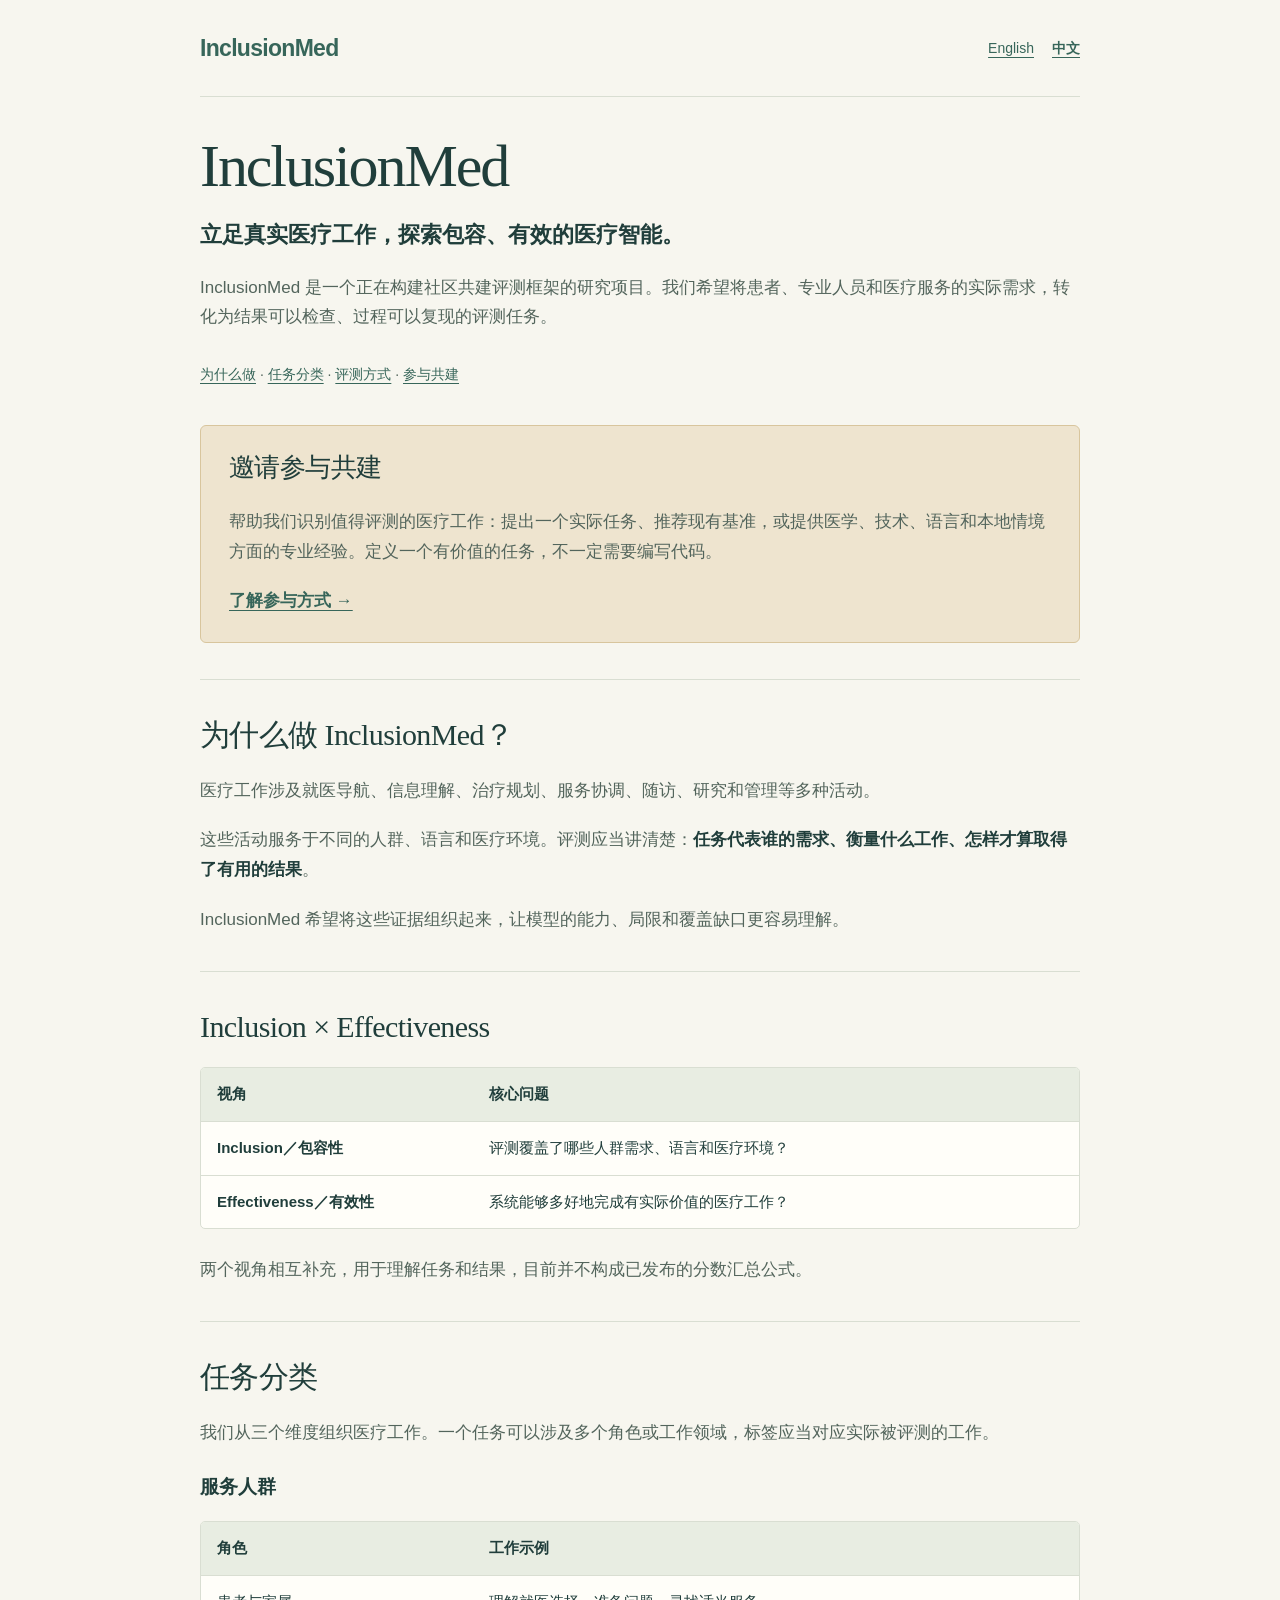
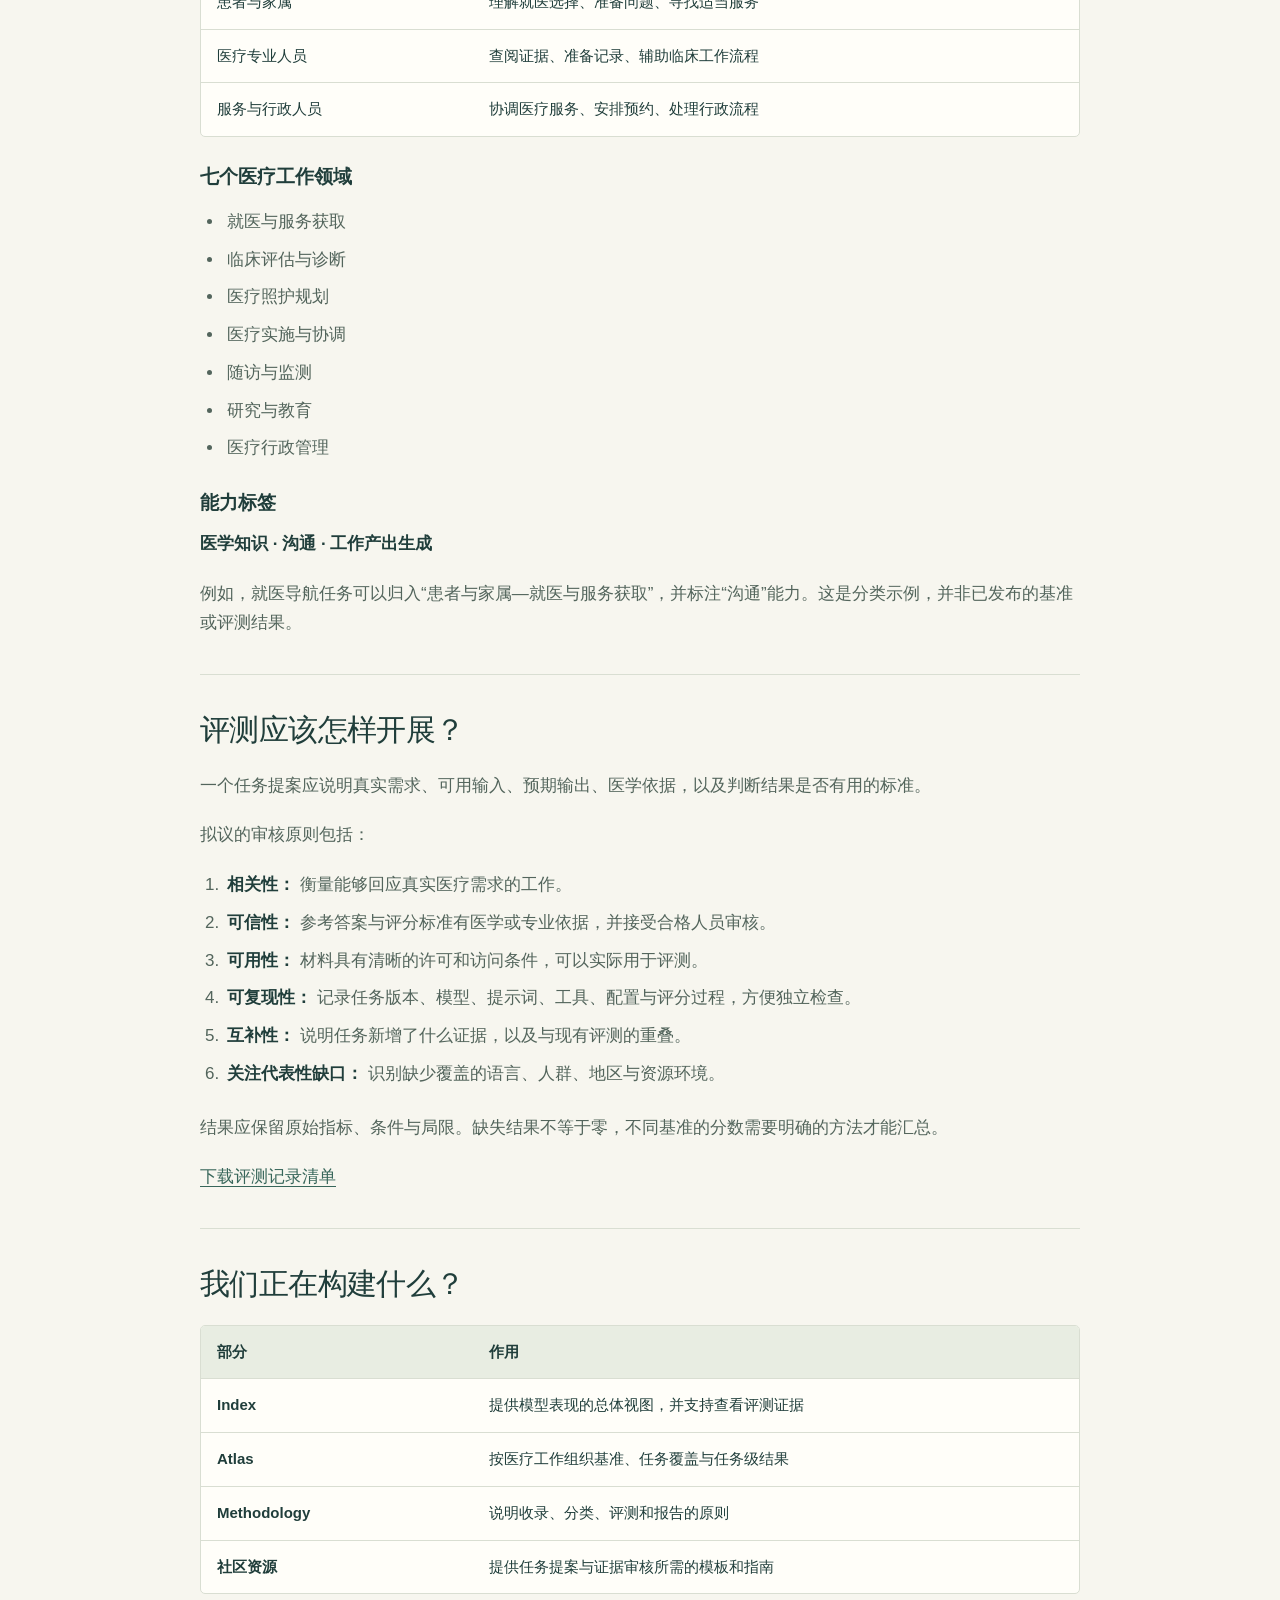
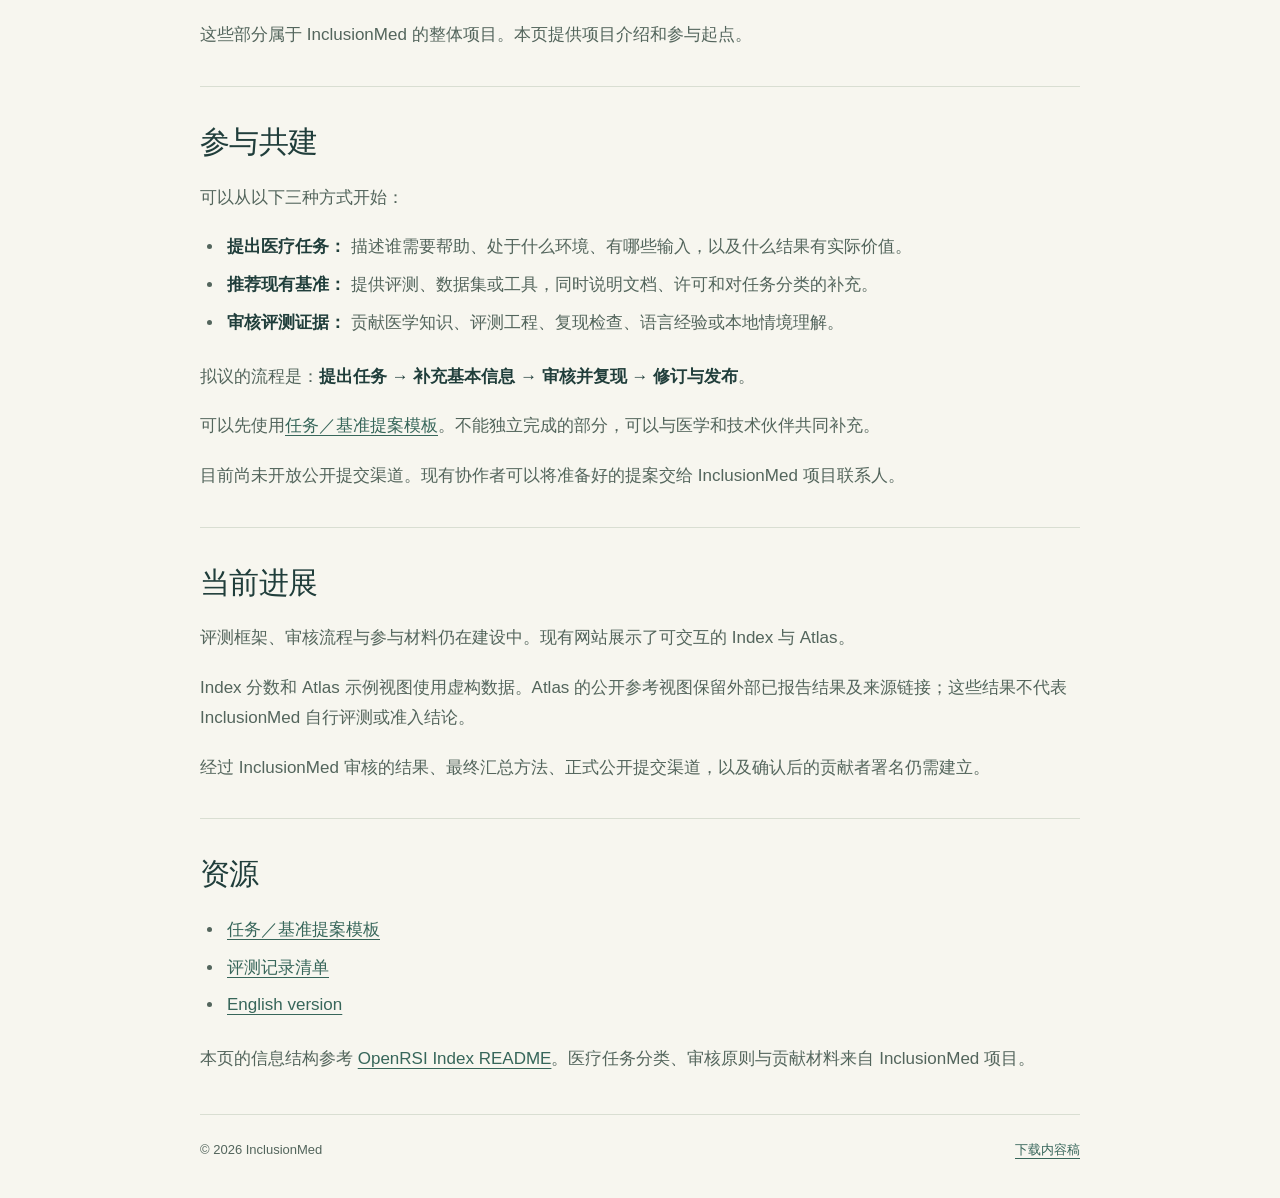
==== index.zh-CN.html @ ce9c2cdc "Add files via upload Upload the original files" ====
<!doctype html><html lang="zh-CN"><head><meta charset="utf-8"><meta name="viewport" content="width=device-width,initial-scale=1"><title>InclusionMed — 研究项目介绍</title><meta name="description" content="InclusionMed 医疗 AI 评测研究项目：包容性、有效性、医疗任务分类与社区共建。"><link rel="icon" type="image/svg+xml" href="assets/favicon.svg"><link rel="stylesheet" href="assets/site.css"></head><body><a class="skip-link" href="#main">跳转到正文</a><header class="page-header"><a class="wordmark" href="index.zh-CN.html">InclusionMed</a><nav aria-label="语言"><a href="index.html" >English</a><a href="index.zh-CN.html" aria-current="page">中文</a></nav></header><main id="main"><div class="hero"><h1 id="inclusionmed">InclusionMed</h1>
<p><strong>立足真实医疗工作，探索包容、有效的医疗智能。</strong></p>
<p>InclusionMed 是一个正在构建社区共建评测框架的研究项目。我们希望将患者、专业人员和医疗服务的实际需求，转化为结果可以检查、过程可以复现的评测任务。</p>
<p><a href="#%E4%B8%BA%E4%BB%80%E4%B9%88%E5%81%9A-inclusionmed">为什么做</a> · <a href="#%E4%BB%BB%E5%8A%A1%E5%88%86%E7%B1%BB">任务分类</a> · <a href="#%E8%AF%84%E6%B5%8B%E5%BA%94%E8%AF%A5%E6%80%8E%E6%A0%B7%E5%BC%80%E5%B1%95">评测方式</a> · <a href="#%E5%8F%82%E4%B8%8E%E5%85%B1%E5%BB%BA">参与共建</a></p>
</div><section class="content-section callout" aria-labelledby="邀请参与共建"><h2 id="邀请参与共建">邀请参与共建</h2>
<p>帮助我们识别值得评测的医疗工作：提出一个实际任务、推荐现有基准，或提供医学、技术、语言和本地情境方面的专业经验。定义一个有价值的任务，不一定需要编写代码。</p>
<p><a href="#%E5%8F%82%E4%B8%8E%E5%85%B1%E5%BB%BA">了解参与方式 →</a></p>
</section>
<section class="content-section" aria-labelledby="为什么做-inclusionmed"><h2 id="为什么做-inclusionmed">为什么做 InclusionMed？</h2>
<p>医疗工作涉及就医导航、信息理解、治疗规划、服务协调、随访、研究和管理等多种活动。</p>
<p>这些活动服务于不同的人群、语言和医疗环境。评测应当讲清楚：<strong>任务代表谁的需求、衡量什么工作、怎样才算取得了有用的结果</strong>。</p>
<p>InclusionMed 希望将这些证据组织起来，让模型的能力、局限和覆盖缺口更容易理解。</p>
</section>
<section class="content-section" aria-labelledby="inclusion-effectiveness"><h2 id="inclusion-effectiveness">Inclusion × Effectiveness</h2>
<div class="table-scroll" tabindex="0" role="region" aria-label="项目信息表"><table>
<thead>
<tr>
<th>视角</th>
<th>核心问题</th>
</tr>
</thead>
<tbody>
<tr>
<td><strong>Inclusion／包容性</strong></td>
<td>评测覆盖了哪些人群需求、语言和医疗环境？</td>
</tr>
<tr>
<td><strong>Effectiveness／有效性</strong></td>
<td>系统能够多好地完成有实际价值的医疗工作？</td>
</tr>
</tbody>
</table></div>
<p>两个视角相互补充，用于理解任务和结果，目前并不构成已发布的分数汇总公式。</p>
</section>
<section class="content-section" aria-labelledby="任务分类"><h2 id="任务分类">任务分类</h2>
<p>我们从三个维度组织医疗工作。一个任务可以涉及多个角色或工作领域，标签应当对应实际被评测的工作。</p>
<h3 id="服务人群">服务人群</h3>
<div class="table-scroll" tabindex="0" role="region" aria-label="项目信息表"><table>
<thead>
<tr>
<th>角色</th>
<th>工作示例</th>
</tr>
</thead>
<tbody>
<tr>
<td>患者与家属</td>
<td>理解就医选择、准备问题、寻找适当服务</td>
</tr>
<tr>
<td>医疗专业人员</td>
<td>查阅证据、准备记录、辅助临床工作流程</td>
</tr>
<tr>
<td>服务与行政人员</td>
<td>协调医疗服务、安排预约、处理行政流程</td>
</tr>
</tbody>
</table></div>
<h3 id="七个医疗工作领域">七个医疗工作领域</h3>
<ul>
<li>就医与服务获取</li>
<li>临床评估与诊断</li>
<li>医疗照护规划</li>
<li>医疗实施与协调</li>
<li>随访与监测</li>
<li>研究与教育</li>
<li>医疗行政管理</li>
</ul>
<h3 id="能力标签">能力标签</h3>
<p><strong>医学知识 · 沟通 · 工作产出生成</strong></p>
<p>例如，就医导航任务可以归入“患者与家属—就医与服务获取”，并标注“沟通”能力。这是分类示例，并非已发布的基准或评测结果。</p>
</section>
<section class="content-section" aria-labelledby="评测应该怎样开展"><h2 id="评测应该怎样开展">评测应该怎样开展？</h2>
<p>一个任务提案应说明真实需求、可用输入、预期输出、医学依据，以及判断结果是否有用的标准。</p>
<p>拟议的审核原则包括：</p>
<ol>
<li><strong>相关性：</strong> 衡量能够回应真实医疗需求的工作。</li>
<li><strong>可信性：</strong> 参考答案与评分标准有医学或专业依据，并接受合格人员审核。</li>
<li><strong>可用性：</strong> 材料具有清晰的许可和访问条件，可以实际用于评测。</li>
<li><strong>可复现性：</strong> 记录任务版本、模型、提示词、工具、配置与评分过程，方便独立检查。</li>
<li><strong>互补性：</strong> 说明任务新增了什么证据，以及与现有评测的重叠。</li>
<li><strong>关注代表性缺口：</strong> 识别缺少覆盖的语言、人群、地区与资源环境。</li>
</ol>
<p>结果应保留原始指标、条件与局限。缺失结果不等于零，不同基准的分数需要明确的方法才能汇总。</p>
<p><a href="assets/inclusionmed-evaluation-checklist.md" download="">下载评测记录清单</a></p>
</section>
<section class="content-section" aria-labelledby="我们正在构建什么"><h2 id="我们正在构建什么">我们正在构建什么？</h2>
<div class="table-scroll" tabindex="0" role="region" aria-label="项目信息表"><table>
<thead>
<tr>
<th>部分</th>
<th>作用</th>
</tr>
</thead>
<tbody>
<tr>
<td><strong>Index</strong></td>
<td>提供模型表现的总体视图，并支持查看评测证据</td>
</tr>
<tr>
<td><strong>Atlas</strong></td>
<td>按医疗工作组织基准、任务覆盖与任务级结果</td>
</tr>
<tr>
<td><strong>Methodology</strong></td>
<td>说明收录、分类、评测和报告的原则</td>
</tr>
<tr>
<td><strong>社区资源</strong></td>
<td>提供任务提案与证据审核所需的模板和指南</td>
</tr>
</tbody>
</table></div>
<p>这些部分属于 InclusionMed 的整体项目。本页提供项目介绍和参与起点。</p>
</section>
<section class="content-section" aria-labelledby="参与共建"><h2 id="参与共建">参与共建</h2>
<p>可以从以下三种方式开始：</p>
<ul>
<li><strong>提出医疗任务：</strong> 描述谁需要帮助、处于什么环境、有哪些输入，以及什么结果有实际价值。</li>
<li><strong>推荐现有基准：</strong> 提供评测、数据集或工具，同时说明文档、许可和对任务分类的补充。</li>
<li><strong>审核评测证据：</strong> 贡献医学知识、评测工程、复现检查、语言经验或本地情境理解。</li>
</ul>
<p>拟议的流程是：<strong>提出任务 → 补充基本信息 → 审核并复现 → 修订与发布</strong>。</p>
<p>可以先使用<a href="assets/inclusionmed-task-proposal.md" download="">任务／基准提案模板</a>。不能独立完成的部分，可以与医学和技术伙伴共同补充。</p>
<p>目前尚未开放公开提交渠道。现有协作者可以将准备好的提案交给 InclusionMed 项目联系人。</p>
</section>
<section class="content-section" aria-labelledby="当前进展"><h2 id="当前进展">当前进展</h2>
<p>评测框架、审核流程与参与材料仍在建设中。现有网站展示了可交互的 Index 与 Atlas。</p>
<p>Index 分数和 Atlas 示例视图使用虚构数据。Atlas 的公开参考视图保留外部已报告结果及来源链接；这些结果不代表 InclusionMed 自行评测或准入结论。</p>
<p>经过 InclusionMed 审核的结果、最终汇总方法、正式公开提交渠道，以及确认后的贡献者署名仍需建立。</p>
</section>
<section class="content-section" aria-labelledby="资源"><h2 id="资源">资源</h2>
<ul>
<li><a href="assets/inclusionmed-task-proposal.md" download="">任务／基准提案模板</a></li>
<li><a href="assets/inclusionmed-evaluation-checklist.md" download="">评测记录清单</a></li>
<li><a href="index.html">English version</a></li>
</ul>
<p>本页的信息结构参考 <a href="https://github.com/OpenRSI-Foundation/OpenRSI-Index/blob/main/README.md" target="_blank" rel="noopener noreferrer">OpenRSI Index README</a>。医疗任务分类、审核原则与贡献材料来自 InclusionMed 项目。</p>
</section></main><footer><span>© 2026 InclusionMed</span><a href="README.zh-CN.md" download>下载内容稿</a></footer></body></html>
---- assets/site.css ----
:root{color-scheme:light;--paper:#f7f6ef;--ink:#203e3b;--muted:#53655c;--rule:#d9ded2;--green:#37665a;--gold:#d8b678}
*{box-sizing:border-box}html{scroll-behavior:smooth;scroll-padding-top:28px}body{margin:0;background:var(--paper);color:var(--ink);font:17px/1.75 -apple-system,BlinkMacSystemFont,'Segoe UI','PingFang SC',sans-serif}a{color:var(--green);text-underline-offset:4px}a:hover{color:#285347}a:focus-visible,[tabindex]:focus-visible{outline:2px solid var(--green);outline-offset:5px}.page-header,main,footer{width:min(880px,calc(100% - 48px));margin-inline:auto}.page-header{display:flex;align-items:center;justify-content:space-between;gap:24px;padding:28px 0;border-bottom:1px solid var(--rule)}.wordmark{font-size:23px;font-weight:650;letter-spacing:-.7px;text-decoration:none}.page-header nav{display:flex;gap:18px;font-size:14px}.page-header nav a[aria-current=page]{font-weight:650}main{padding:36px 0 40px;overflow-wrap:break-word}h1,h2,h3{line-height:1.25}h1{font:400 clamp(40px,6vw,60px)/1.12 Georgia,'Times New Roman',serif;letter-spacing:-.035em;margin:0 0 18px}h2{font:400 30px/1.25 Georgia,'Times New Roman',serif;letter-spacing:-.02em;margin:0 0 22px}h3{font-size:19px;margin:28px 0 14px}p{margin:0 0 20px;color:var(--muted)}strong{font-weight:650;color:var(--ink)}.hero>p:first-of-type{font-size:22px;line-height:1.55}.hero>p:last-child{font-size:14px;line-height:2.1;margin:28px 0 0}.content-section{border-top:1px solid var(--rule);padding-top:36px;margin-top:36px}.content-section>:last-child{margin-bottom:0}.callout{background:#eee4cf;border:1px solid #d8c59d;border-radius:6px;padding:26px 28px}.callout h2{font-size:26px}.callout a{font-weight:650}.table-scroll{overflow:auto;border:1px solid var(--rule);border-radius:5px;margin:22px 0 26px;background:#fffef9}.table-scroll table{border-collapse:collapse;width:100%;font-size:15px;line-height:1.65;min-width:400px}th,td{text-align:left;vertical-align:top;padding:14px 16px;border-bottom:1px solid var(--rule)}th{background:#e8ede2;font-weight:650}td:first-child{width:31%}tr:last-child td{border-bottom:0}ul,ol{padding-left:24px;margin:18px 0 24px}li{padding-left:3px;margin:8px 0;color:var(--muted)}footer{display:flex;flex-wrap:wrap;justify-content:space-between;gap:16px;border-top:1px solid var(--rule);padding:24px 0 36px;color:var(--muted);font-size:13px}.skip-link{position:absolute;left:12px;top:0;transform:translateY(-150%);background:var(--ink);color:white;padding:12px;z-index:10}.skip-link:focus{transform:none}@media(max-width:600px){.page-header,main,footer{width:calc(100% - 36px)}.page-header{padding:20px 0;gap:12px}.wordmark{font-size:21px}.page-header nav{gap:12px;font-size:13px}main{padding-top:28px}.hero>p:first-of-type{font-size:20px}h2{font-size:27px}.callout{padding:22px 20px}.callout h2{font-size:24px}.content-section{padding-top:28px;margin-top:28px}.table-scroll table{font-size:14px}th,td{padding:12px}.hero>p:last-child{font-size:13px}}@media(prefers-reduced-motion:reduce){html{scroll-behavior:auto}}
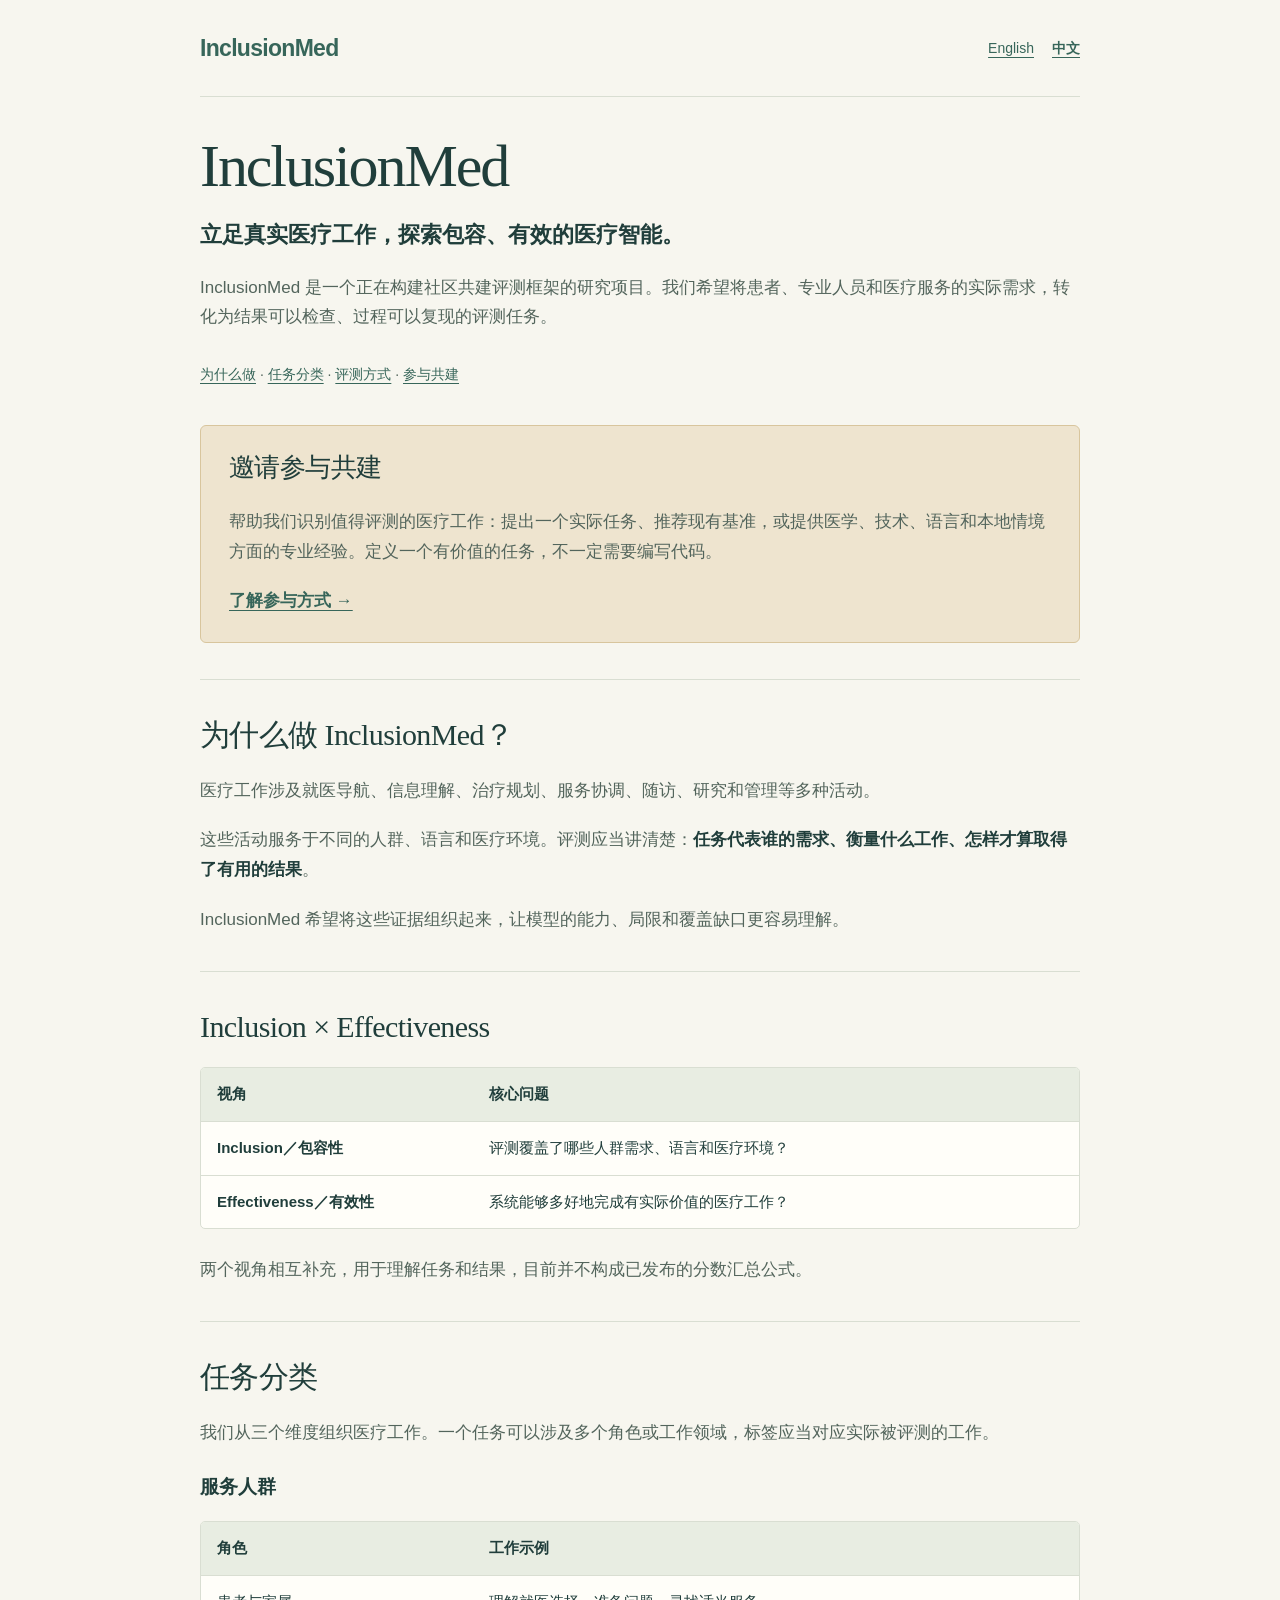
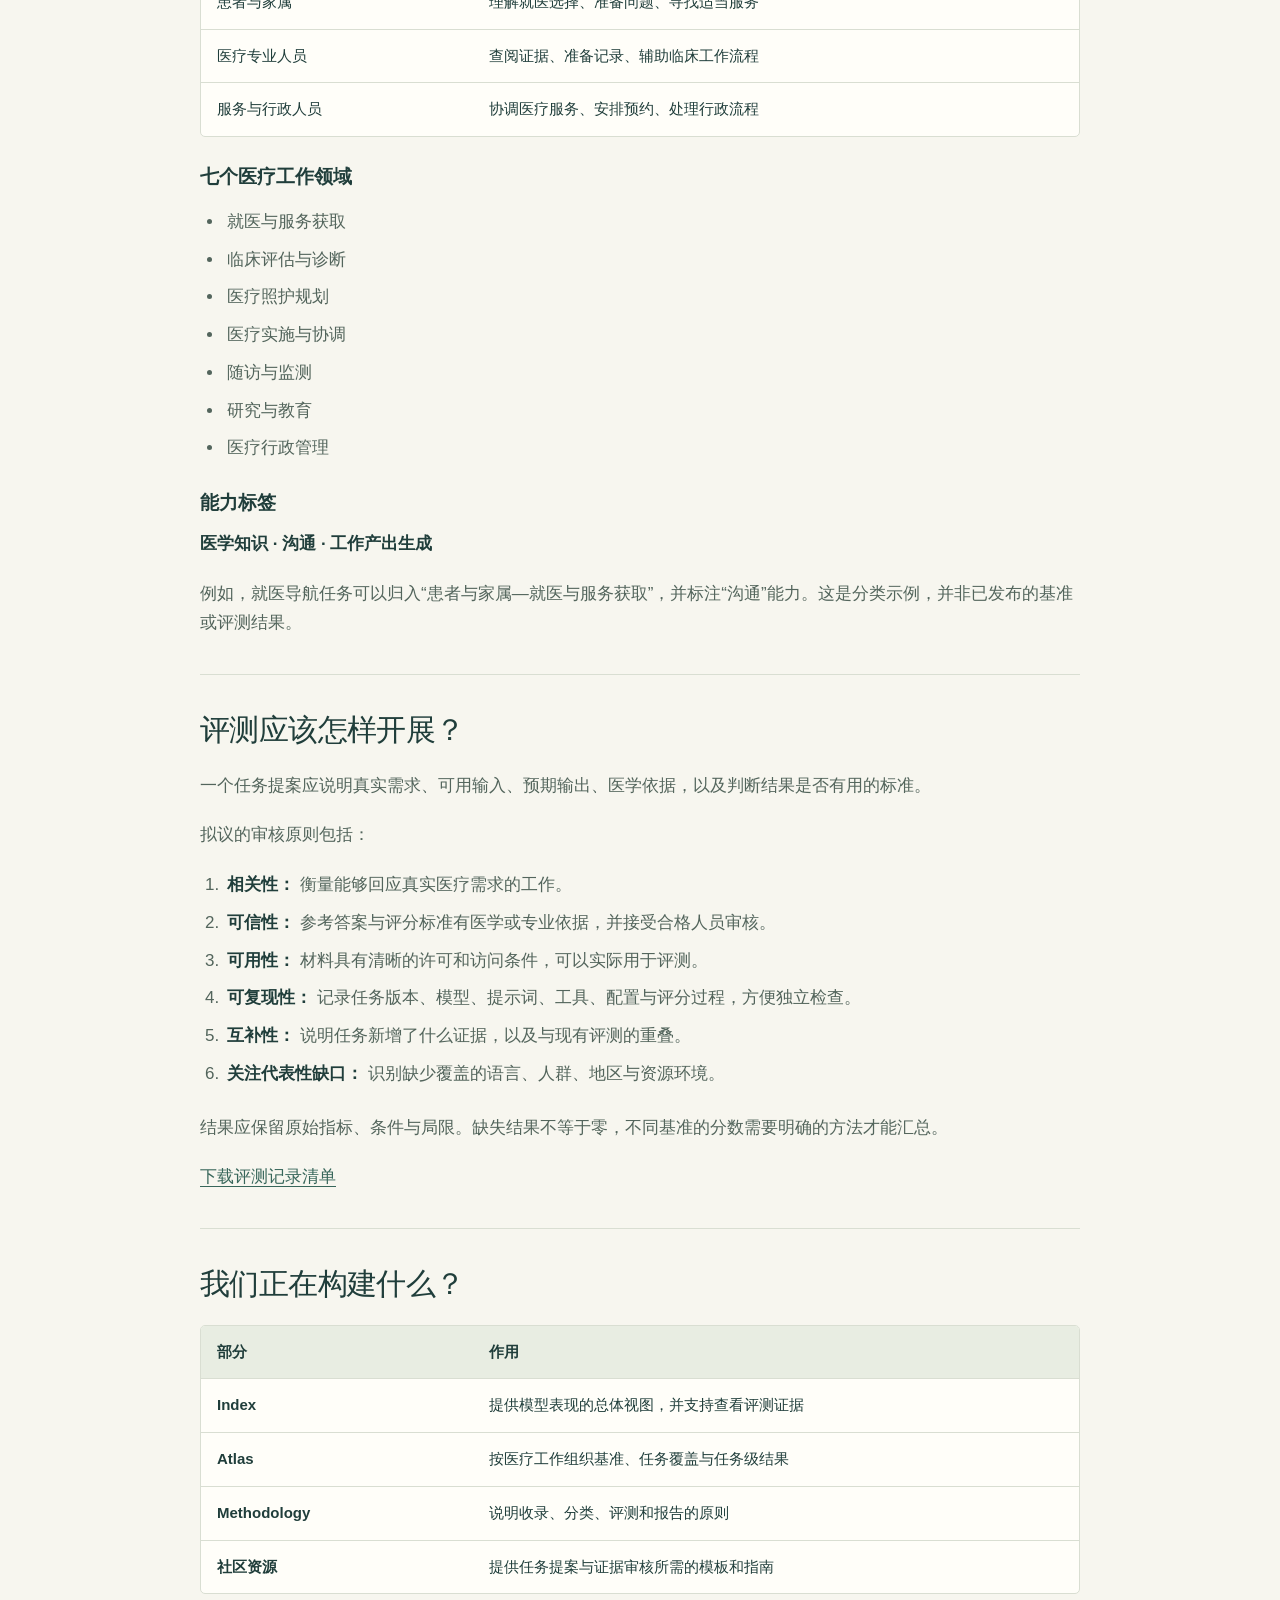
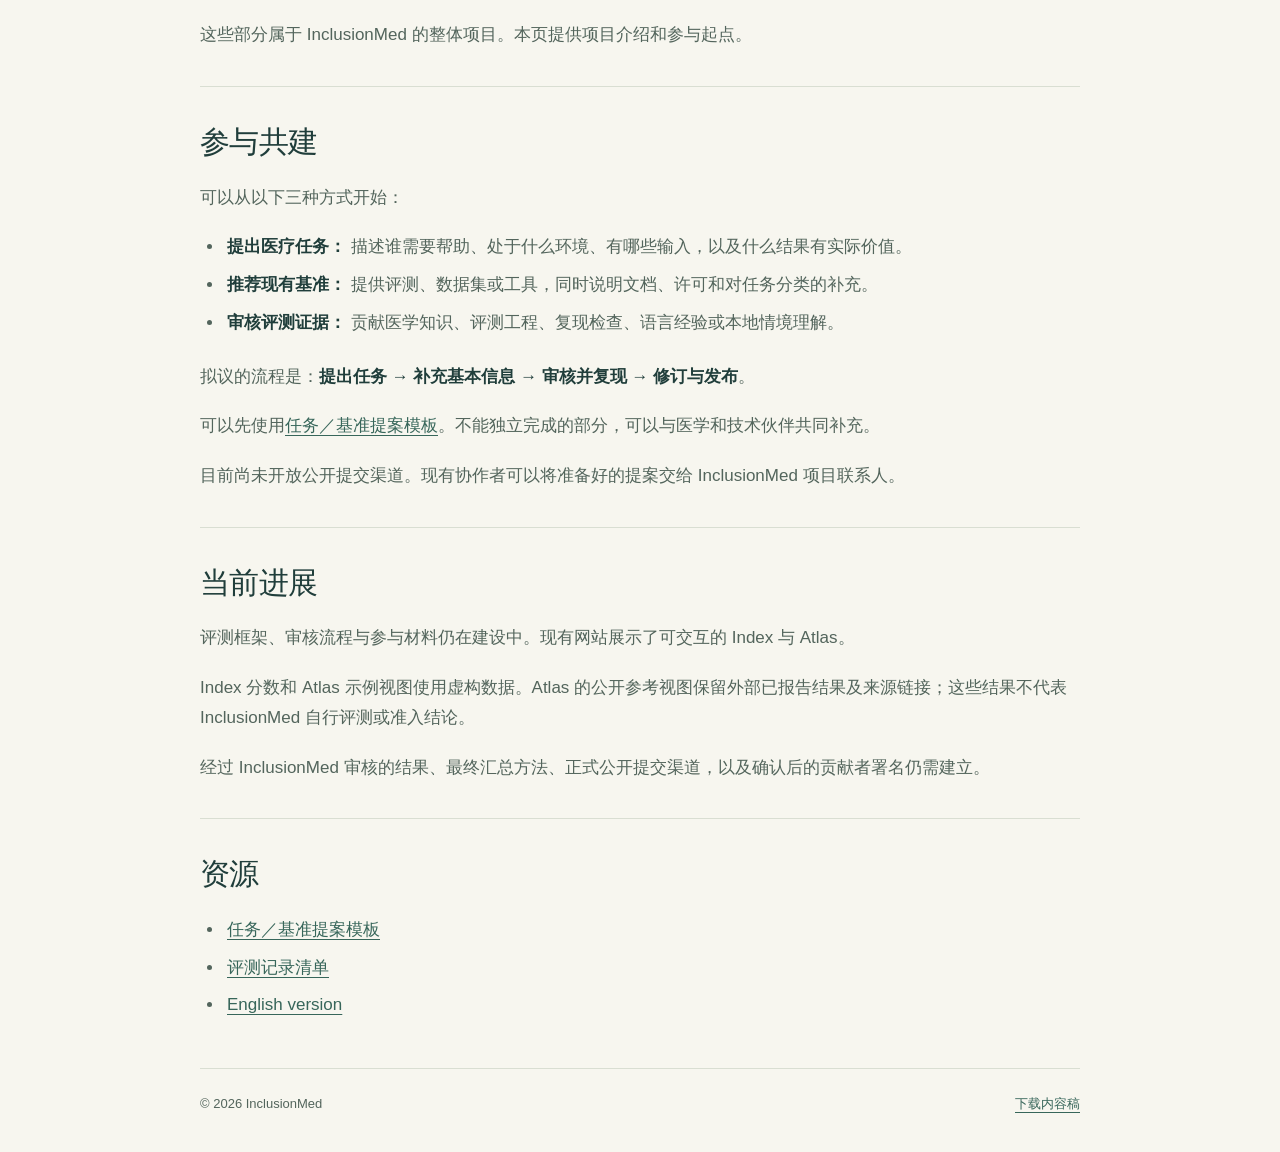
==== commit 779adb59: "v0.3" ====
--- a/index.zh-CN.html
+++ b/index.zh-CN.html
@@ -83,7 +83,7 @@
 <li><strong>关注代表性缺口：</strong> 识别缺少覆盖的语言、人群、地区与资源环境。</li>
 </ol>
 <p>结果应保留原始指标、条件与局限。缺失结果不等于零，不同基准的分数需要明确的方法才能汇总。</p>
-<p><a href="assets/inclusionmed-evaluation-checklist.md" download="">下载评测记录清单</a></p>
+<p><a href="assets/docs/inclusionmed-evaluation-checklist.md" download="">下载评测记录清单</a></p>
 </section>
 <section class="content-section" aria-labelledby="我们正在构建什么"><h2 id="我们正在构建什么">我们正在构建什么？</h2>
 <div class="table-scroll" tabindex="0" role="region" aria-label="项目信息表"><table>
@@ -122,7 +122,7 @@
 <li><strong>审核评测证据：</strong> 贡献医学知识、评测工程、复现检查、语言经验或本地情境理解。</li>
 </ul>
 <p>拟议的流程是：<strong>提出任务 → 补充基本信息 → 审核并复现 → 修订与发布</strong>。</p>
-<p>可以先使用<a href="assets/inclusionmed-task-proposal.md" download="">任务／基准提案模板</a>。不能独立完成的部分，可以与医学和技术伙伴共同补充。</p>
+<p>可以先使用<a href="assets/docs/inclusionmed-task-proposal.md" download="">任务／基准提案模板</a>。不能独立完成的部分，可以与医学和技术伙伴共同补充。</p>
 <p>目前尚未开放公开提交渠道。现有协作者可以将准备好的提案交给 InclusionMed 项目联系人。</p>
 </section>
 <section class="content-section" aria-labelledby="当前进展"><h2 id="当前进展">当前进展</h2>
@@ -132,9 +132,8 @@
 </section>
 <section class="content-section" aria-labelledby="资源"><h2 id="资源">资源</h2>
 <ul>
-<li><a href="assets/inclusionmed-task-proposal.md" download="">任务／基准提案模板</a></li>
-<li><a href="assets/inclusionmed-evaluation-checklist.md" download="">评测记录清单</a></li>
+<li><a href="assets/docs/inclusionmed-task-proposal.md" download="">任务／基准提案模板</a></li>
+<li><a href="assets/docs/inclusionmed-evaluation-checklist.md" download="">评测记录清单</a></li>
 <li><a href="index.html">English version</a></li>
 </ul>
-<p>本页的信息结构参考 <a href="https://github.com/OpenRSI-Foundation/OpenRSI-Index/blob/main/README.md" target="_blank" rel="noopener noreferrer">OpenRSI Index README</a>。医疗任务分类、审核原则与贡献材料来自 InclusionMed 项目。</p>
-</section></main><footer><span>© 2026 InclusionMed</span><a href="README.zh-CN.md" download>下载内容稿</a></footer></body></html>+</section></main><footer><span>© 2026 InclusionMed</span><a href="README.zh-CN.md" download>下载内容稿</a></footer></body></html>
